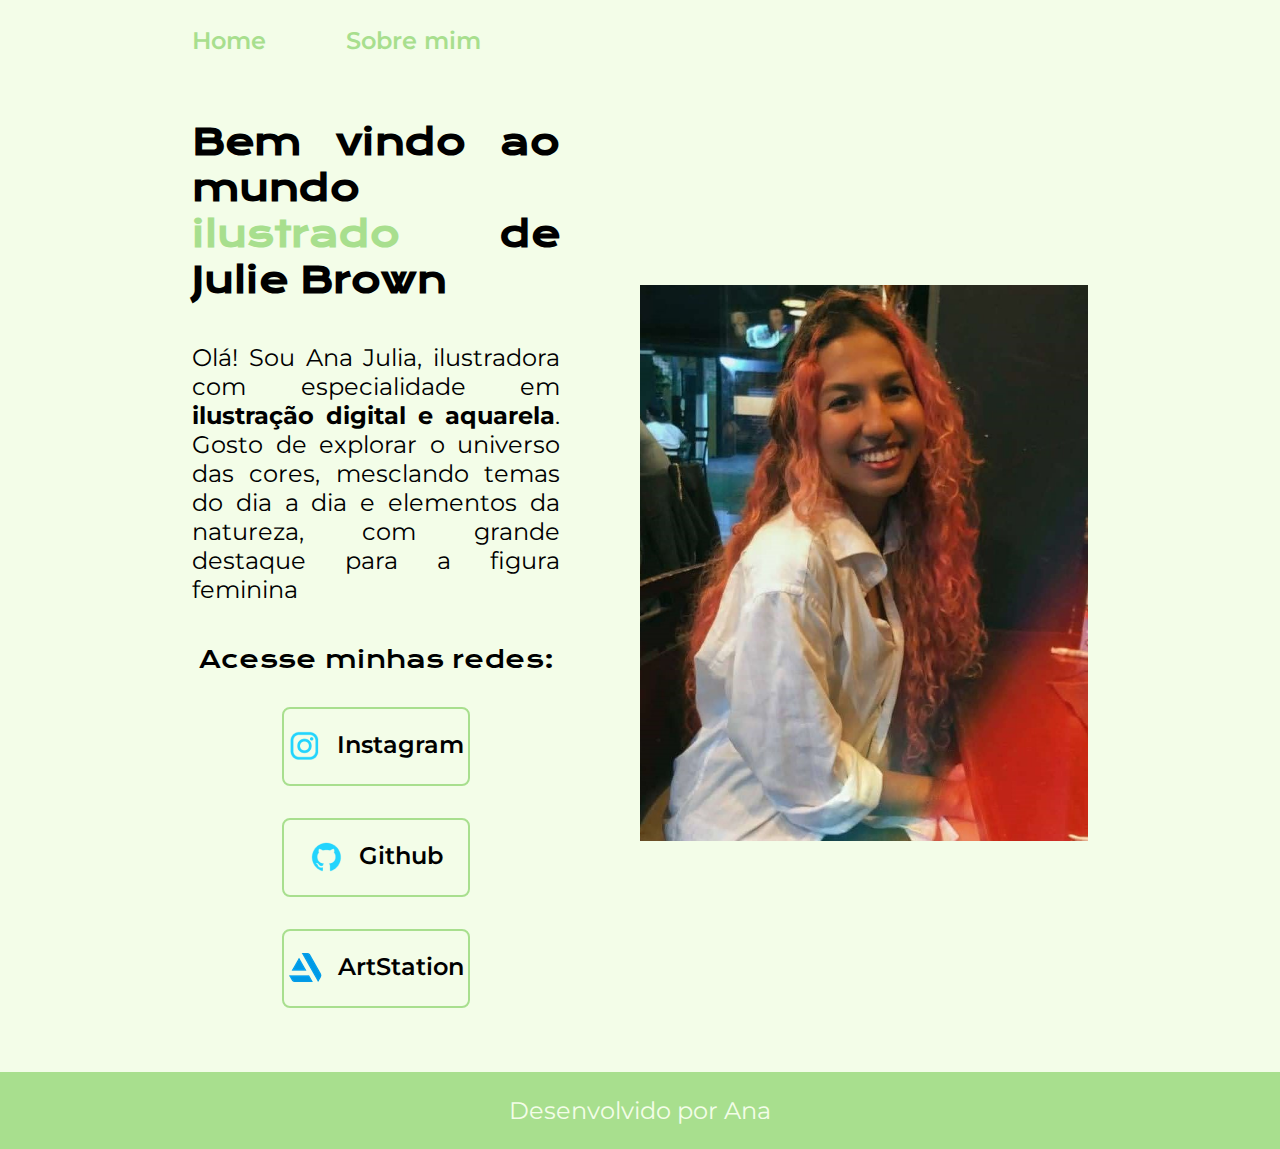
==== index.html @ 8d7503bc "Add files via upload" ====
<!DOCTYPE html>
<html lang="pt-br">

<head>
    <meta charset="UTF-8">
    <meta http-equiv="X-UA-Compatible" content="IE=edge">
    <meta name="viewport" content="width=device-width, initial-scale=1.0">
    <title>Portfólio</title>
    <link rel="stylesheet" href="./styles/style.css">
</head>

<body>
    <header class="cabecalho">
        <nav class="cabecalho__menu">
            <a class="cabecalho__menu__link" href="index.html">Home</a>
            <a class="cabecalho__menu__link" href="about.html">Sobre mim</a>
        </nav>
    </header>

    <main class="apresentacao">
        <section class="apresentacao__conteudo">
            <h1 class="apresentacao__conteudo__titulo"> Bem vindo ao mundo <strong class="titulo-destaque">ilustrado</strong> de Julie Brown</h1>
            <p class="apresentacao__conteudo__paragrafo">Olá! Sou Ana Julia, ilustradora com especialidade em <strong class="paragrafo-destaque">ilustração digital e aquarela</strong>. Gosto de explorar o universo das cores, mesclando temas do dia a dia e elementos da natureza, com grande destaque para a figura feminina</p>
            <div class="apresentacao__links">
                <h2 class="apresentacao__links__subtitulo">Acesse minhas redes:</h2>
                
                <a class="apresentacao__links__botao" href="http://instagram.com/julliebrown_illustrator"> 
                    <img src="assets/instagram.png" alt="logo do instagram">
                    Instagram
                </a>

                <a class="apresentacao__links__botao" href="https://github.com">
                    <img src="./assets/github.png" alt="Logo do site Github">
                    Github
                </a>
                <a class="apresentacao__links__botao" href="https://artstation.com/julliebrown">
                    <img src="./assets/artstation.png" alt="Logo do site ArtStation">
                    ArtStation
                </a>
            </div>
        </section>
        <img class="apresentacao__imagem" src="./assets/imagem-ana.jpg" alt="Foto da Ana Julia">

    </main>

    <footer class="rodape">
        <p>Desenvolvido por Ana</p>
    </footer>

</body>

</html>
---- styles/style.css ----
@import url('https://fonts.googleapis.com/css2?family=Krona+One&family=Montserrat:wght@400;600&display=swap');

:root{
    --cor-primaria: #F3FDE8;
    --cor-secundaria: #000000;
    --cor-terciaria: #A8DF8E; 
    --cor-hover: #CDF0EA;

    --fonte-primaria:'Krona One', sans-serif;
    --fonte-secundaria: 'Montserrat', sans-serif;

}

*{
    margin: 0;
    padding: 0;
}

body {
    
    box-sizing: border-box;
    background-color: var(--cor-primaria);
    color: var(--cor-secundaria);
    
    }

    .cabecalho {
        padding: 2% 0% 0% 15%;
    }

    .cabecalho__menu{
        display: flex;
        gap: 80px;
    }

    .cabecalho__menu__link {
        font-family: var(--fonte-secundaria);
        font-size: 1.5rem;
        font-weight: 600;
        color: var(--cor-terciaria);
        text-decoration: none;

    }

   

    .apresentacao {
        padding: 5% 15%;
        display: flex;
        justify-content: space-between;
        align-items: center;
        text-align: justify;
        gap: 80px;
    }

    .apresentacao__conteudo {
        width: 50%;
        display: flex;
        flex-direction: column;
        gap: 40px;
    }

    .apresentacao__conteudo__titulo {
        font-size: 2.25rem;
        font-family: var(--fonte-primaria);
    }

    .titulo-destaque {
        color: var(--cor-terciaria);
    }

    .apresentacao__conteudo__paragrafo {
        font-size: 1.5rem;
        font-family: var(--fonte-secundaria);
        font-weight: 400;
    }

    .apresentacao__links {
        display: flex;
        flex-direction: column;
        justify-content: space-between;
        align-items: center;
        gap: 32px;
       
      
    }

    .apresentacao__links__subtitulo {
        font-family: var(--fonte-primaria);
        font-weight: 400;
        font-size: 1.5rem;
    }

    .apresentacao__links__botao {
        display: flex;
        justify-content: center;
        gap: 16px;
        text-decoration: none;
        width: 50%;
        text-align: center; 
        border: 2px solid var(--cor-terciaria);
        border-radius: 8px;
        font-size: 1.5rem;
        padding: 21.5px 0;
        color: var(--cor-secundaria);
        font-family: var(--fonte-secundaria);
        font-weight: 600;
        
    }

    .apresentacao__links__botao:hover {
        background-color: var(--cor-hover);
    }

    .apresentacao__imagem {
        width: 50%;
    }

    .rodape {
        padding: 1.5rem;
        text-align: center;
        font-family: var(--fonte-secundaria);
        font-weight: 400;
        font-size: 24px;
        color: var(--cor-primaria);
        background-color: var(--cor-terciaria);

    }

    @media (max-width: 1200px) {
    
    .cabecalho{
        padding: 10%;
    }

    .cabecalho__menu{
        justify-content: center;
    }

    .apresentacao{
        flex-direction: column-reverse;
        padding: 5%;
    }

    .apresentacao__conteudo{
        width: auto;
    }
}
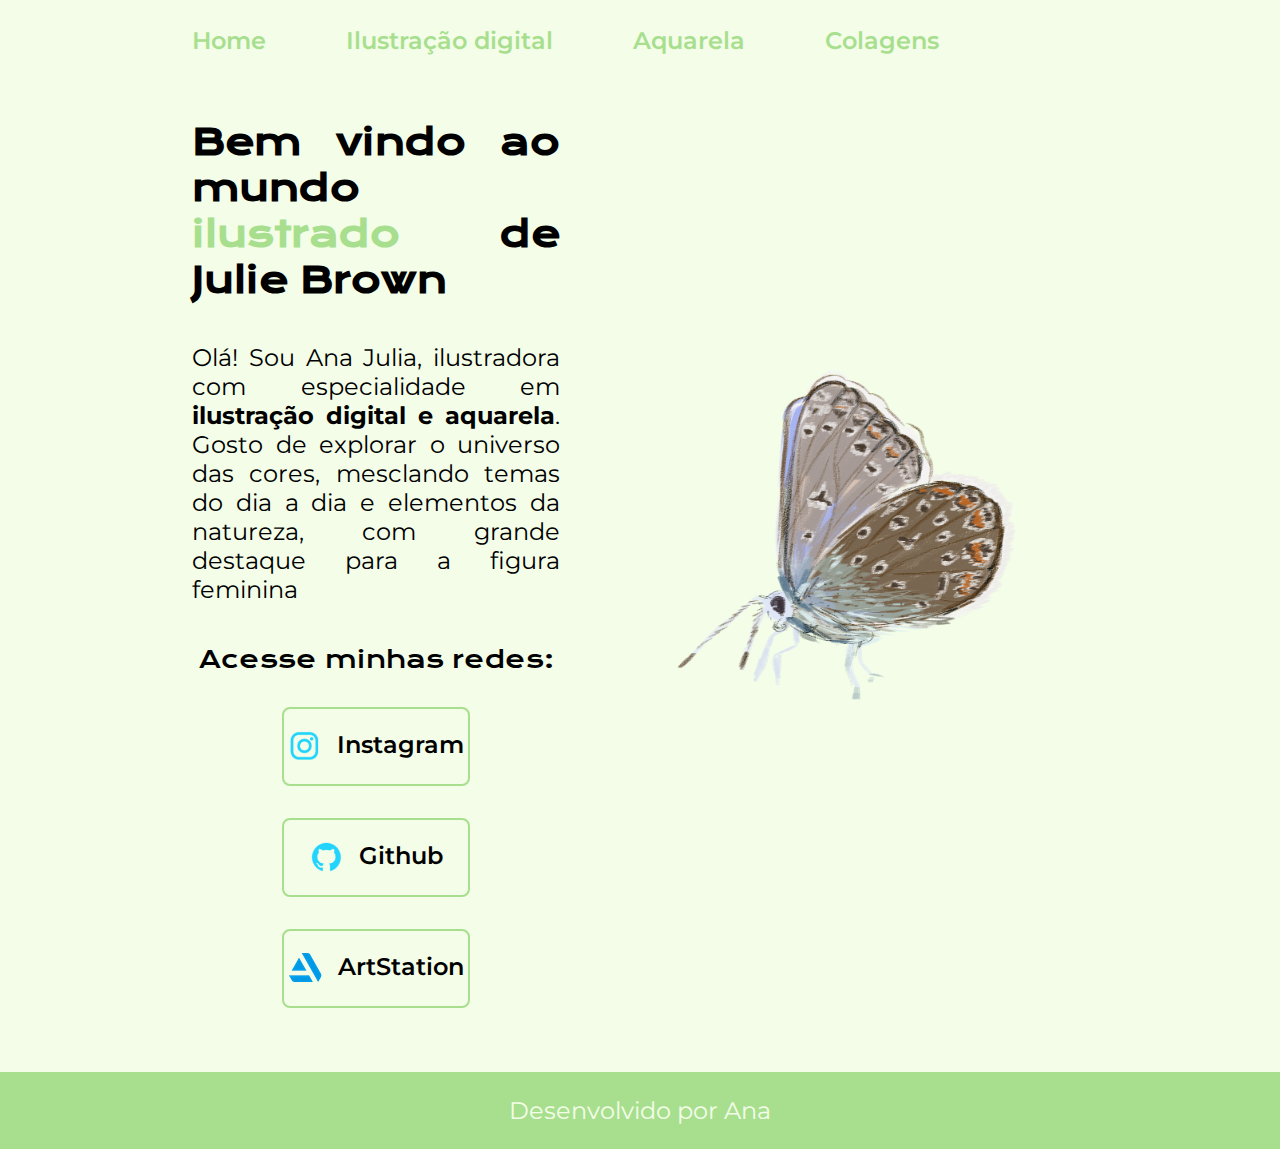
==== commit 15100abd: "Alteração de imagem do home e adicionar novas páginas" ====
--- a/index.html
+++ b/index.html
@@ -1,53 +1,57 @@
-
-<!DOCTYPE html>
-<html lang="pt-br">
-
-<head>
-    <meta charset="UTF-8">
-    <meta http-equiv="X-UA-Compatible" content="IE=edge">
-    <meta name="viewport" content="width=device-width, initial-scale=1.0">
-    <title>Portfólio</title>
-    <link rel="stylesheet" href="./styles/style.css">
-</head>
-
-<body>
-    <header class="cabecalho">
-        <nav class="cabecalho__menu">
-            <a class="cabecalho__menu__link" href="index.html">Home</a>
-            <a class="cabecalho__menu__link" href="about.html">Sobre mim</a>
-        </nav>
-    </header>
-
-    <main class="apresentacao">
-        <section class="apresentacao__conteudo">
-            <h1 class="apresentacao__conteudo__titulo"> Bem vindo ao mundo <strong class="titulo-destaque">ilustrado</strong> de Julie Brown</h1>
-            <p class="apresentacao__conteudo__paragrafo">Olá! Sou Ana Julia, ilustradora com especialidade em <strong class="paragrafo-destaque">ilustração digital e aquarela</strong>. Gosto de explorar o universo das cores, mesclando temas do dia a dia e elementos da natureza, com grande destaque para a figura feminina</p>
-            <div class="apresentacao__links">
-                <h2 class="apresentacao__links__subtitulo">Acesse minhas redes:</h2>
-                
-                <a class="apresentacao__links__botao" href="http://instagram.com/julliebrown_illustrator"> 
-                    <img src="assets/instagram.png" alt="logo do instagram">
-                    Instagram
-                </a>
-
-                <a class="apresentacao__links__botao" href="https://github.com">
-                    <img src="./assets/github.png" alt="Logo do site Github">
-                    Github
-                </a>
-                <a class="apresentacao__links__botao" href="https://artstation.com/julliebrown">
-                    <img src="./assets/artstation.png" alt="Logo do site ArtStation">
-                    ArtStation
-                </a>
-            </div>
-        </section>
-        <img class="apresentacao__imagem" src="./assets/imagem-ana.jpg" alt="Foto da Ana Julia">
-
-    </main>
-
-    <footer class="rodape">
-        <p>Desenvolvido por Ana</p>
-    </footer>
-
-</body>
-
+
+<!DOCTYPE html>
+<html lang="pt-br">
+
+<head>
+    <meta charset="UTF-8">
+    <meta http-equiv="X-UA-Compatible" content="IE=edge">
+    <meta name="viewport" content="width=device-width, initial-scale=1.0">
+    <title>Portfólio</title>
+    <link rel="stylesheet" href="./styles/style.css">
+</head>
+
+<body>
+    <header class="cabecalho">
+        <nav class="cabecalho__menu">
+            <a class="cabecalho__menu__link" href="index.html">Home</a>
+            <a class="cabecalho__menu__link" href="arte-digital.html">Ilustração digital</a>
+            <a class="cabecalho__menu__link" href="aquarela.html">Aquarela</a>
+            <a class="cabecalho__menu__link" href="colagens.html">Colagens</a>
+        </nav>
+    </header>
+
+    <main class="apresentacao">
+        <section class="apresentacao__conteudo">
+            <h1 class="apresentacao__conteudo__titulo"> Bem vindo ao mundo <strong class="titulo-destaque">ilustrado</strong> de Julie Brown</h1>
+            <p class="apresentacao__conteudo__paragrafo">Olá! Sou Ana Julia, ilustradora com especialidade em <strong class="paragrafo-destaque">ilustração digital e aquarela</strong>. Gosto de explorar o universo das cores, mesclando temas do dia a dia e elementos da natureza, com grande destaque para a figura feminina</p>
+            <div class="apresentacao__links">
+                <h2 class="apresentacao__links__subtitulo">Acesse minhas redes:</h2>
+                
+                <a class="apresentacao__links__botao" href="http://instagram.com/julliebrown_illustrator"> 
+                    <img src="assets/instagram.png" alt="logo do instagram">
+                    Instagram
+                </a>
+
+                <a class="apresentacao__links__botao" href="https://github.com/lavagirrl">
+                    <img src="./assets/github.png" alt="Logo do site Github">
+                    Github
+                </a>
+                <a class="apresentacao__links__botao" href="https://artstation.com/julliebrown">
+                    <img src="./assets/artstation.png" alt="Logo do site ArtStation">
+                    ArtStation
+                </a>
+            </div>
+        </section>
+        <img class="apresentacao__imagem" 
+        src="./assets/borboleta2.png" 
+        alt="Ilustração digital de uma boboleta">
+
+    </main>
+
+    <footer class="rodape">
+        <p>Desenvolvido por Ana</p>
+    </footer>
+    <script src="./script.js"></script>
+</body>
+
 </html>--- a/styles/style.css
+++ b/styles/style.css
@@ -1,149 +1,175 @@
-
-@import url('https://fonts.googleapis.com/css2?family=Krona+One&family=Montserrat:wght@400;600&display=swap');
-
-:root{
-    --cor-primaria: #F3FDE8;
-    --cor-secundaria: #000000;
-    --cor-terciaria: #A8DF8E; 
-    --cor-hover: #CDF0EA;
-
-    --fonte-primaria:'Krona One', sans-serif;
-    --fonte-secundaria: 'Montserrat', sans-serif;
-
-}
-
-*{
-    margin: 0;
-    padding: 0;
-}
-
-body {
-    
-    box-sizing: border-box;
-    background-color: var(--cor-primaria);
-    color: var(--cor-secundaria);
-    
-    }
-
-    .cabecalho {
-        padding: 2% 0% 0% 15%;
-    }
-
-    .cabecalho__menu{
-        display: flex;
-        gap: 80px;
-    }
-
-    .cabecalho__menu__link {
-        font-family: var(--fonte-secundaria);
-        font-size: 1.5rem;
-        font-weight: 600;
-        color: var(--cor-terciaria);
-        text-decoration: none;
-
-    }
-
-   
-
-    .apresentacao {
-        padding: 5% 15%;
-        display: flex;
-        justify-content: space-between;
-        align-items: center;
-        text-align: justify;
-        gap: 80px;
-    }
-
-    .apresentacao__conteudo {
-        width: 50%;
-        display: flex;
-        flex-direction: column;
-        gap: 40px;
-    }
-
-    .apresentacao__conteudo__titulo {
-        font-size: 2.25rem;
-        font-family: var(--fonte-primaria);
-    }
-
-    .titulo-destaque {
-        color: var(--cor-terciaria);
-    }
-
-    .apresentacao__conteudo__paragrafo {
-        font-size: 1.5rem;
-        font-family: var(--fonte-secundaria);
-        font-weight: 400;
-    }
-
-    .apresentacao__links {
-        display: flex;
-        flex-direction: column;
-        justify-content: space-between;
-        align-items: center;
-        gap: 32px;
-       
-      
-    }
-
-    .apresentacao__links__subtitulo {
-        font-family: var(--fonte-primaria);
-        font-weight: 400;
-        font-size: 1.5rem;
-    }
-
-    .apresentacao__links__botao {
-        display: flex;
-        justify-content: center;
-        gap: 16px;
-        text-decoration: none;
-        width: 50%;
-        text-align: center; 
-        border: 2px solid var(--cor-terciaria);
-        border-radius: 8px;
-        font-size: 1.5rem;
-        padding: 21.5px 0;
-        color: var(--cor-secundaria);
-        font-family: var(--fonte-secundaria);
-        font-weight: 600;
-        
-    }
-
-    .apresentacao__links__botao:hover {
-        background-color: var(--cor-hover);
-    }
-
-    .apresentacao__imagem {
-        width: 50%;
-    }
-
-    .rodape {
-        padding: 1.5rem;
-        text-align: center;
-        font-family: var(--fonte-secundaria);
-        font-weight: 400;
-        font-size: 24px;
-        color: var(--cor-primaria);
-        background-color: var(--cor-terciaria);
-
-    }
-
-    @media (max-width: 1200px) {
-    
-    .cabecalho{
-        padding: 10%;
-    }
-
-    .cabecalho__menu{
-        justify-content: center;
-    }
-
-    .apresentacao{
-        flex-direction: column-reverse;
-        padding: 5%;
-    }
-
-    .apresentacao__conteudo{
-        width: auto;
-    }
+
+@import url('https://fonts.googleapis.com/css2?family=Krona+One&family=Montserrat:wght@400;600&display=swap');
+
+:root{
+    --cor-primaria: #F3FDE8;
+    --cor-secundaria: #000000;
+    --cor-terciaria: #A8DF8E; 
+    --cor-hover: #CDF0EA;
+
+    --fonte-primaria:'Krona One', sans-serif;
+    --fonte-secundaria: 'Montserrat', sans-serif;
+
+}
+
+*{
+    margin: 0;
+    padding: 0;
+}
+
+body {
+    
+    box-sizing: border-box;
+    background-color: var(--cor-primaria);
+    color: var(--cor-secundaria);
+    
+    }
+
+    .cabecalho {
+        padding: 2% 0% 0% 15%;
+    }
+
+    .cabecalho__menu{
+        display: flex;
+        gap: 80px;
+    }
+
+    .cabecalho__menu__link {
+        font-family: var(--fonte-secundaria);
+        font-size: 1.5rem;
+        font-weight: 600;
+        color: var(--cor-terciaria);
+        text-decoration: none;
+
+    }
+
+   
+
+    .apresentacao {
+        padding: 5% 15%;
+        display: flex;
+        justify-content: space-between;
+        align-items: center;
+        text-align: justify;
+        gap: 80px;
+    }
+
+    .apresentacao__conteudo {
+        width: 50%;
+        display: flex;
+        flex-direction: column;
+        gap: 40px;
+    }
+
+    .apresentacao__conteudo__titulo {
+        font-size: 2.25rem;
+        font-family: var(--fonte-primaria);
+    }
+
+    .titulo-destaque {
+        color: var(--cor-terciaria);
+    }
+
+    .apresentacao__conteudo__paragrafo {
+        font-size: 1.5rem;
+        font-family: var(--fonte-secundaria);
+        font-weight: 400;
+    }
+
+    .apresentacao__links {
+        display: flex;
+        flex-direction: column;
+        justify-content: space-between;
+        align-items: center;
+        gap: 32px;
+       
+      
+    }
+
+    .apresentacao__links__subtitulo {
+        font-family: var(--fonte-primaria);
+        font-weight: 400;
+        font-size: 1.5rem;
+    }
+
+    .apresentacao__links__botao {
+        display: flex;
+        justify-content: center;
+        gap: 16px;
+        text-decoration: none;
+        width: 50%;
+        text-align: center; 
+        border: 2px solid var(--cor-terciaria);
+        border-radius: 8px;
+        font-size: 1.5rem;
+        padding: 21.5px 0;
+        color: var(--cor-secundaria);
+        font-family: var(--fonte-secundaria);
+        font-weight: 600;
+        
+    }
+
+    .apresentacao__links__botao:hover {
+        background-color: var(--cor-hover);
+    }
+
+    .apresentacao__imagem {
+        width: 50%;
+    }
+
+    .rodape {
+        padding: 1.5rem;
+        text-align: center;
+        font-family: var(--fonte-secundaria);
+        font-weight: 400;
+        font-size: 24px;
+        color: var(--cor-primaria);
+        background-color: var(--cor-terciaria);
+
+    }
+
+    @media (max-width: 1200px) {
+    
+    .cabecalho{
+        padding: 10%;
+    }
+
+    .cabecalho__menu{
+        justify-content: center;
+    }
+
+    .apresentacao{
+        flex-direction: column-reverse;
+        padding: 5%;
+    }
+
+    .apresentacao__conteudo{
+        width: auto;
+    }
+
+    .apresentacao__imagem img {
+        max-width: 500px;
+        animation: flutuar 3s infinite;
+      }
+      
+      @keyframes flutuar {
+        0%,
+        100% {
+          /* Define a posição inicial e final da animação */
+          transform: translateY(0);
+        }
+        50% {
+          /* Define a posição do meio da animação */
+          transform: translateY(-20px);
+        }
+      }
+      
+      @keyframes fade-in {
+        0% {
+          opacity: 0; /* Começa completamente invisível */
+        }
+        100% {
+          opacity: 1; /* Termina completamente visível */
+        }
+      }
 }